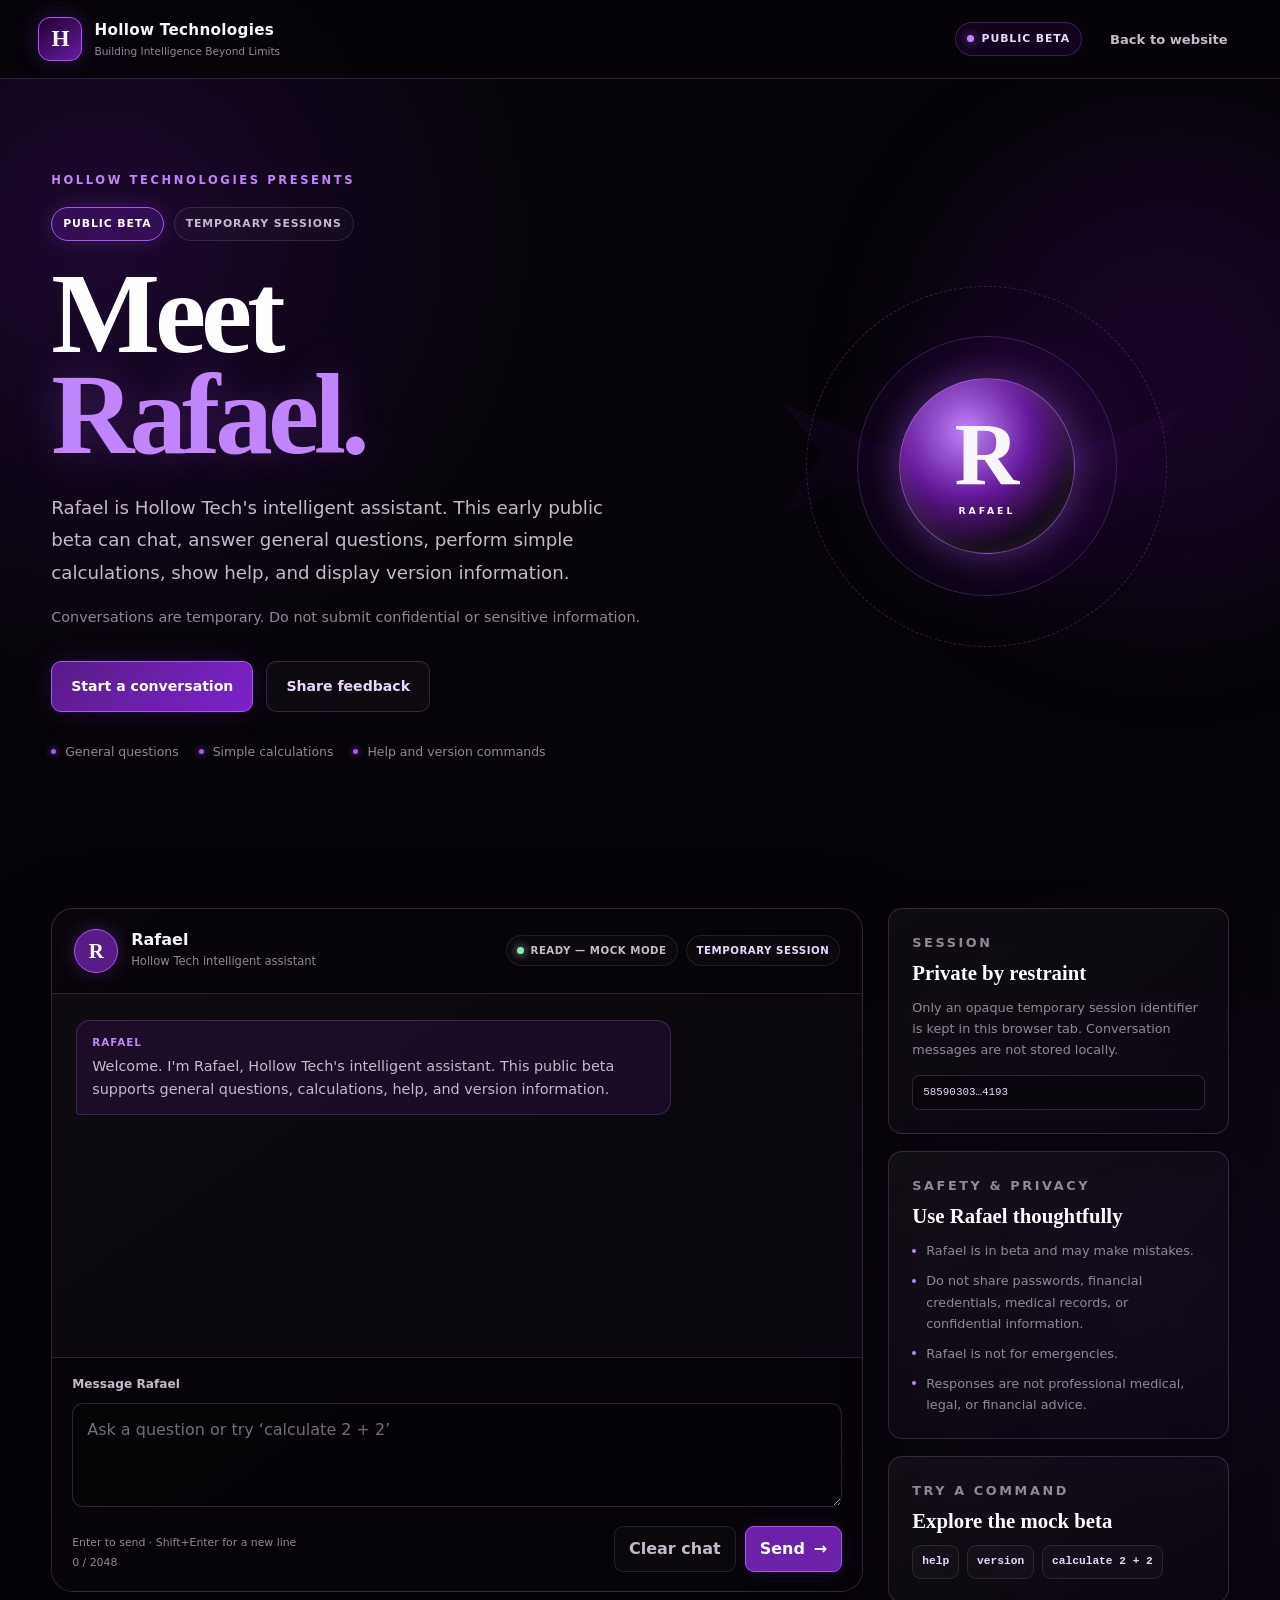
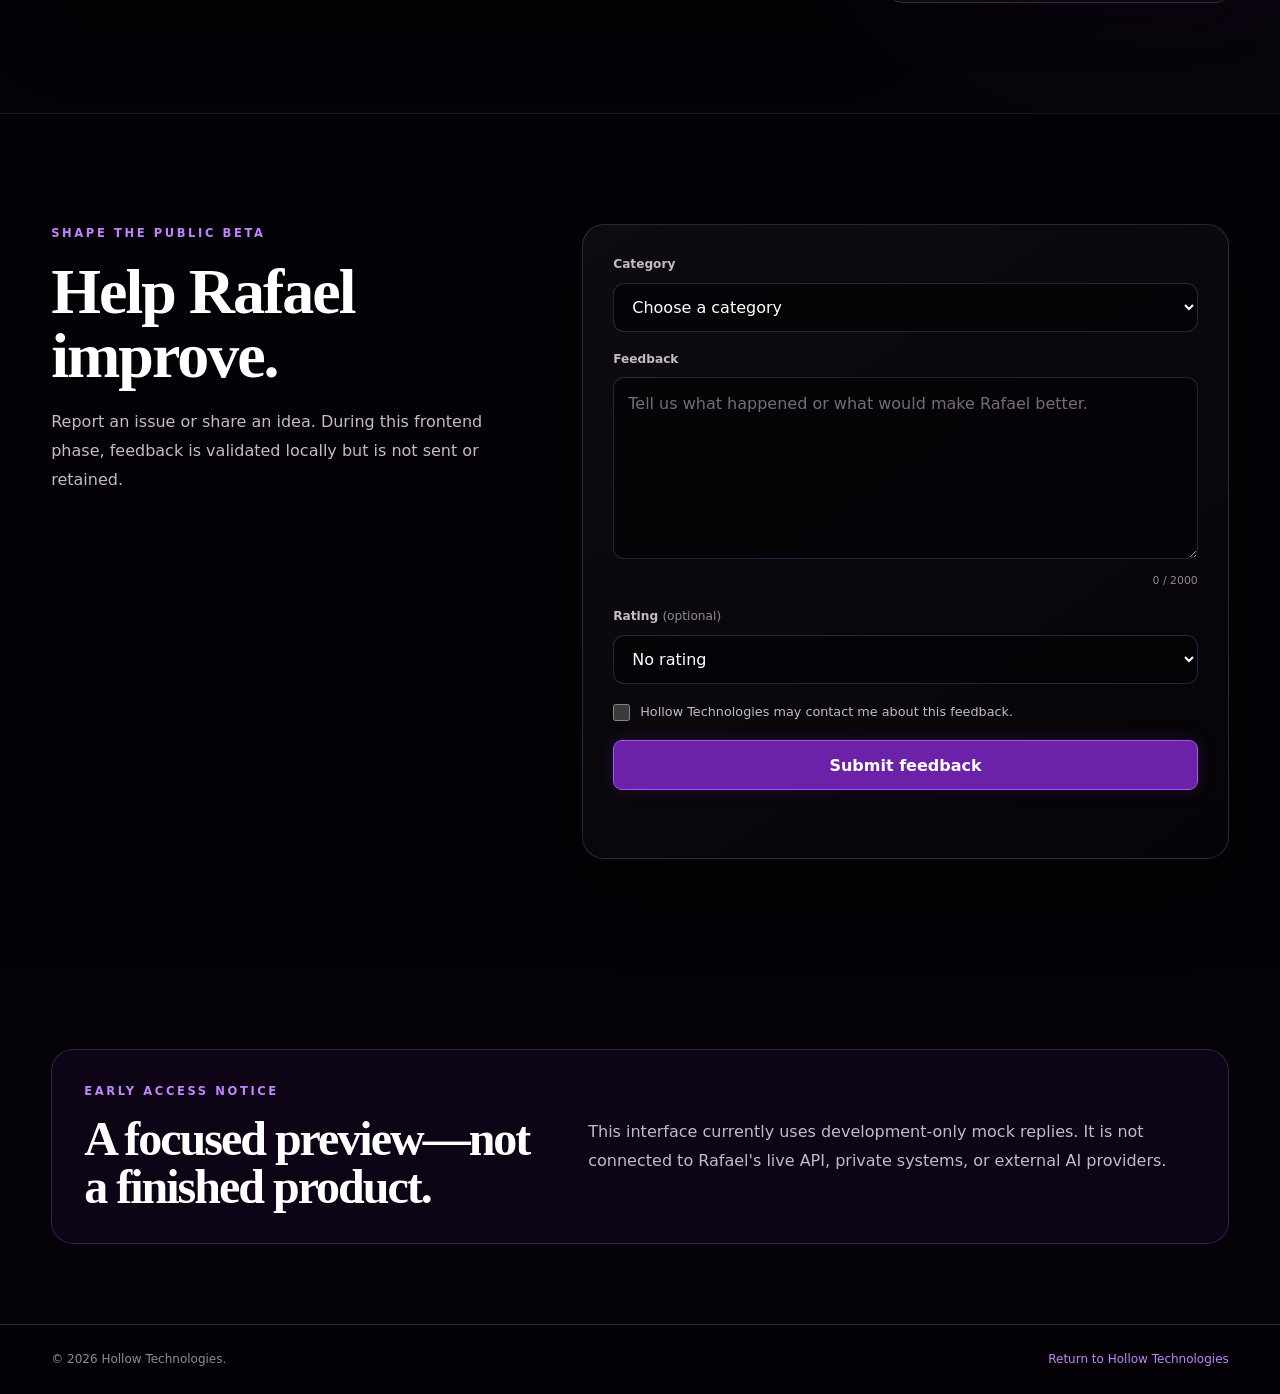
==== rafael.html @ 13c2e352 "Build Rafael public beta chat interface" ====
<!DOCTYPE html>
<html lang="en">

<head>
    <meta charset="UTF-8">
    <meta name="viewport" content="width=device-width, initial-scale=1.0">
    <meta
        name="description"
        content="Try Rafael, Hollow Technologies' intelligent assistant, in an early public beta with temporary chat sessions."
    >
    <meta name="robots" content="index, follow">
    <meta name="theme-color" content="#08050c">

    <title>Rafael Public Beta | Hollow Technologies</title>

    <link rel="icon" type="image/svg+xml" href="favicon.svg">
    <link rel="stylesheet" href="rafael.css">
</head>

<body>
    <a class="skip-link" href="#main-content">Skip to Rafael</a>

    <header class="beta-header">
        <nav class="beta-nav" aria-label="Rafael beta navigation">
            <a class="beta-brand" href="index.html" aria-label="Hollow Technologies home">
                <span class="beta-brand-symbol" aria-hidden="true">H</span>
                <span>
                    <strong>Hollow Technologies</strong>
                    <small>Building Intelligence Beyond Limits</small>
                </span>
            </a>

            <div class="beta-nav-actions">
                <span class="beta-nav-status">
                    <span aria-hidden="true"></span>
                    Public Beta
                </span>
                <a class="back-link" href="index.html">Back to website</a>
            </div>
        </nav>
    </header>

    <main id="main-content">
        <section class="beta-hero" aria-labelledby="rafael-title">
            <div class="beta-container beta-hero-grid">
                <div class="beta-hero-content">
                    <p class="eyebrow">Hollow Technologies presents</p>
                    <div class="beta-label-row">
                        <span class="public-beta-label">Public Beta</span>
                        <span class="temporary-label">Temporary sessions</span>
                    </div>

                    <h1 id="rafael-title">Meet <span>Rafael.</span></h1>

                    <p class="beta-lede">
                        Rafael is Hollow Tech's intelligent assistant. This early public
                        beta can chat, answer general questions, perform simple
                        calculations, show help, and display version information.
                    </p>

                    <p class="beta-caution">
                        Conversations are temporary. Do not submit confidential or
                        sensitive information.
                    </p>

                    <div class="beta-actions">
                        <a class="primary-action" href="#chat">Start a conversation</a>
                        <a class="secondary-action" href="#feedback">Share feedback</a>
                    </div>

                    <ul class="capability-list" aria-label="Current Rafael beta capabilities">
                        <li>General questions</li>
                        <li>Simple calculations</li>
                        <li>Help and version commands</li>
                    </ul>
                </div>

                <div class="dragon-sigil" aria-hidden="true">
                    <span class="dragon-wing dragon-wing-left"></span>
                    <span class="dragon-wing dragon-wing-right"></span>
                    <div class="sigil-rings">
                        <span>R</span>
                        <small>RAFAEL</small>
                    </div>
                </div>
            </div>
        </section>

        <section class="chat-section" id="chat" aria-labelledby="chat-title">
            <div class="beta-container chat-layout">
                <article class="chat-panel">
                    <header class="chat-header">
                        <div class="chat-identity">
                            <span class="rafael-avatar" aria-hidden="true">R</span>
                            <div>
                                <h2 id="chat-title">Rafael</h2>
                                <p>Hollow Tech intelligent assistant</p>
                            </div>
                        </div>

                        <div class="chat-header-meta">
                            <div
                                class="connection-status"
                                id="connection-status"
                                data-state="connecting"
                                role="status"
                                aria-live="polite"
                            >
                                <span class="status-light" aria-hidden="true"></span>
                                <span id="connection-status-text">Connecting</span>
                            </div>

                            <span class="session-indicator" title="Messages are not saved">
                                Temporary session
                            </span>
                        </div>
                    </header>

                    <div
                        class="chat-log"
                        id="chat-log"
                        role="log"
                        aria-live="polite"
                        aria-relevant="additions"
                        aria-label="Conversation with Rafael"
                        tabindex="0"
                    >
                        <article class="message message-rafael">
                            <span class="message-author">Rafael</span>
                            <p>
                                Welcome. I'm Rafael, Hollow Tech's intelligent assistant.
                                This public beta supports general questions, calculations,
                                help, and version information.
                            </p>
                        </article>
                    </div>

                    <div class="typing-indicator" id="typing-indicator" role="status" hidden>
                        <span class="visually-hidden">Rafael is typing</span>
                        <span aria-hidden="true"></span>
                        <span aria-hidden="true"></span>
                        <span aria-hidden="true"></span>
                    </div>

                    <p class="chat-error" id="chat-error" role="alert" aria-live="assertive" hidden></p>

                    <form class="chat-composer" id="chat-form" novalidate>
                        <label for="message-input">Message Rafael</label>
                        <textarea
                            id="message-input"
                            name="message"
                            rows="3"
                            maxlength="2048"
                            placeholder="Ask a question or try ‘calculate 2 + 2’"
                            aria-describedby="composer-help character-counter chat-error"
                            required
                        ></textarea>

                        <div class="composer-footer">
                            <div class="composer-guidance">
                                <span id="composer-help">Enter to send · Shift+Enter for a new line</span>
                                <span id="character-counter" aria-live="polite">0 / 2048</span>
                            </div>

                            <div class="composer-actions">
                                <button class="clear-button" id="clear-chat" type="button">
                                    Clear chat
                                </button>
                                <button class="send-button" id="send-message" type="submit">
                                    <span>Send</span>
                                    <span aria-hidden="true">→</span>
                                </button>
                            </div>
                        </div>
                    </form>
                </article>

                <aside class="beta-sidebar" aria-label="Rafael beta information">
                    <section class="info-card session-card" aria-labelledby="session-title">
                        <p class="card-kicker">Session</p>
                        <h2 id="session-title">Private by restraint</h2>
                        <p>
                            Only an opaque temporary session identifier is kept in this
                            browser tab. Conversation messages are not stored locally.
                        </p>
                        <span class="session-value" id="session-display">Preparing session…</span>
                    </section>

                    <section class="info-card safety-card" aria-labelledby="safety-title">
                        <p class="card-kicker">Safety &amp; privacy</p>
                        <h2 id="safety-title">Use Rafael thoughtfully</h2>
                        <ul>
                            <li>Rafael is in beta and may make mistakes.</li>
                            <li>Do not share passwords, financial credentials, medical records, or confidential information.</li>
                            <li>Rafael is not for emergencies.</li>
                            <li>Responses are not professional medical, legal, or financial advice.</li>
                        </ul>
                    </section>

                    <section class="info-card command-card" aria-labelledby="commands-title">
                        <p class="card-kicker">Try a command</p>
                        <h2 id="commands-title">Explore the mock beta</h2>
                        <div class="command-list">
                            <button type="button" data-prompt="help">help</button>
                            <button type="button" data-prompt="version">version</button>
                            <button type="button" data-prompt="calculate 2 + 2">calculate 2 + 2</button>
                        </div>
                    </section>
                </aside>
            </div>
        </section>

        <section class="feedback-section" id="feedback" aria-labelledby="feedback-title">
            <div class="beta-container feedback-grid">
                <div class="feedback-intro">
                    <p class="eyebrow">Shape the public beta</p>
                    <h2 id="feedback-title">Help Rafael improve.</h2>
                    <p>
                        Report an issue or share an idea. During this frontend phase,
                        feedback is validated locally but is not sent or retained.
                    </p>
                </div>

                <form class="feedback-form" id="feedback-form" novalidate>
                    <div class="field-group">
                        <label for="feedback-category">Category</label>
                        <select id="feedback-category" name="category" required>
                            <option value="">Choose a category</option>
                            <option value="bug">Bug</option>
                            <option value="incorrect_answer">Incorrect answer</option>
                            <option value="slow_response">Slow response</option>
                            <option value="usability">Usability</option>
                            <option value="feature_request">Feature request</option>
                            <option value="other">Other</option>
                        </select>
                    </div>

                    <div class="field-group">
                        <label for="feedback-message">Feedback</label>
                        <textarea
                            id="feedback-message"
                            name="feedback"
                            rows="6"
                            maxlength="2000"
                            placeholder="Tell us what happened or what would make Rafael better."
                            aria-describedby="feedback-counter"
                            required
                        ></textarea>
                        <span class="field-counter" id="feedback-counter">0 / 2000</span>
                    </div>

                    <div class="field-group">
                        <label for="feedback-rating">Rating <span>(optional)</span></label>
                        <select id="feedback-rating" name="rating">
                            <option value="">No rating</option>
                            <option value="5">5 — Excellent</option>
                            <option value="4">4 — Good</option>
                            <option value="3">3 — Fair</option>
                            <option value="2">2 — Poor</option>
                            <option value="1">1 — Very poor</option>
                        </select>
                    </div>

                    <label class="permission-field" for="contact-permission">
                        <input id="contact-permission" name="contact_permission" type="checkbox">
                        <span>Hollow Technologies may contact me about this feedback.</span>
                    </label>

                    <div class="field-group" id="feedback-contact-group" hidden>
                        <label for="feedback-contact">Contact detail <span>(optional)</span></label>
                        <input
                            id="feedback-contact"
                            name="contact"
                            type="text"
                            maxlength="254"
                            autocomplete="email"
                            placeholder="Email or preferred contact detail"
                            disabled
                        >
                    </div>

                    <button class="feedback-submit" id="feedback-submit" type="submit">
                        Submit feedback
                    </button>

                    <p class="feedback-status" id="feedback-status" role="status" aria-live="polite"></p>
                </form>
            </div>
        </section>

        <section class="beta-notice" aria-labelledby="notice-title">
            <div class="beta-container beta-notice-inner">
                <div>
                    <p class="card-kicker">Early access notice</p>
                    <h2 id="notice-title">A focused preview—not a finished product.</h2>
                </div>
                <p>
                    This interface currently uses development-only mock replies. It is
                    not connected to Rafael's live API, private systems, or external AI
                    providers.
                </p>
            </div>
        </section>

        <section class="dev-tools" id="dev-tools" aria-labelledby="dev-tools-title" hidden>
            <div class="beta-container">
                <h2 id="dev-tools-title">Development state preview</h2>
                <p>These controls are available only when this page is opened with <code>?dev=1</code>.</p>
                <div class="dev-tool-actions">
                    <button type="button" data-mock-state="network">Network failure</button>
                    <button type="button" data-mock-state="rate-limit">Rate limit</button>
                    <button type="button" data-mock-state="provider">Provider unavailable</button>
                    <button type="button" data-mock-state="session-expired">Session expired</button>
                    <button type="button" data-mock-state="ready">Ready</button>
                </div>
            </div>
        </section>
    </main>

    <footer class="beta-footer">
        <div class="beta-container beta-footer-inner">
            <p>© <span id="current-year"></span> Hollow Technologies.</p>
            <a href="index.html">Return to Hollow Technologies</a>
        </div>
    </footer>

    <noscript>
        <div class="noscript-notice">
            Rafael's chat requires JavaScript. You can still return to the
            <a href="index.html">Hollow Technologies website</a>.
        </div>
    </noscript>

    <script src="rafael-chat.js"></script>
</body>

</html>
---- rafael.css ----
:root {
  color-scheme: dark;
  --background: #050307;
  --surface: #0d0812;
  --surface-raised: #140b1c;
  --surface-soft: rgba(255, 255, 255, 0.035);
  --border: rgba(192, 132, 252, 0.22);
  --border-strong: rgba(192, 132, 252, 0.5);
  --violet: #a855f7;
  --violet-bright: #c084fc;
  --violet-pale: #ead7ff;
  --text: #f8f5fb;
  --text-soft: #c4bacb;
  --text-muted: #918799;
  --danger: #fb7185;
  --success: #86efac;
  --warning: #fbbf24;
  --header-height: 78px;
  --radius-large: 22px;
  --radius-medium: 14px;
  --shadow: 0 28px 80px rgba(0, 0, 0, 0.42);
}

* {
  box-sizing: border-box;
  margin: 0;
  padding: 0;
}

html {
  scroll-behavior: smooth;
  scroll-padding-top: calc(var(--header-height) + 24px);
}

body {
  min-width: 320px;
  overflow-x: hidden;
  color: var(--text);
  background:
    radial-gradient(circle at 8% 8%, rgba(126, 34, 206, 0.2), transparent 28rem),
    radial-gradient(circle at 92% 44%, rgba(88, 28, 135, 0.13), transparent 30rem),
    var(--background);
  font-family: Inter, ui-sans-serif, system-ui, -apple-system, BlinkMacSystemFont, "Segoe UI", sans-serif;
  line-height: 1.6;
}

body::before {
  position: fixed;
  inset: 0;
  z-index: -1;
  content: "";
  pointer-events: none;
  opacity: 0.24;
  background-image:
    linear-gradient(rgba(168, 85, 247, 0.025) 1px, transparent 1px),
    linear-gradient(90deg, rgba(168, 85, 247, 0.025) 1px, transparent 1px);
  background-size: 64px 64px;
  mask-image: linear-gradient(to bottom, black, transparent 72%);
}

a {
  color: inherit;
  text-decoration: none;
}

button,
input,
select,
textarea {
  font: inherit;
}

button,
select {
  cursor: pointer;
}

button:disabled,
input:disabled {
  cursor: not-allowed;
}

textarea {
  resize: vertical;
}

section {
  scroll-margin-top: calc(var(--header-height) + 24px);
}

.beta-container {
  width: min(1180px, 92%);
  margin-inline: auto;
}

.skip-link {
  position: fixed;
  top: 12px;
  left: 12px;
  z-index: 9999;
  padding: 11px 16px;
  border: 1px solid var(--violet-bright);
  border-radius: 9px;
  color: white;
  background: #581c87;
  font-weight: 800;
  transform: translateY(-160%);
  transition: transform 0.2s ease;
}

.skip-link:focus {
  transform: translateY(0);
}

:where(a, button, input, select, textarea, [tabindex]):focus-visible {
  outline: 3px solid var(--violet-bright);
  outline-offset: 4px;
}

.visually-hidden {
  position: absolute;
  width: 1px;
  height: 1px;
  padding: 0;
  overflow: hidden;
  clip: rect(0 0 0 0);
  white-space: nowrap;
  border: 0;
}

.beta-header {
  position: sticky;
  top: 0;
  z-index: 1000;
  min-height: var(--header-height);
  border-bottom: 1px solid var(--border);
  background: rgba(5, 3, 7, 0.9);
  backdrop-filter: blur(16px);
}

.beta-nav {
  width: min(1240px, 94%);
  min-height: var(--header-height);
  margin-inline: auto;
  display: flex;
  align-items: center;
  justify-content: space-between;
  gap: 28px;
}

.beta-brand {
  display: inline-flex;
  align-items: center;
  gap: 12px;
}

.beta-brand-symbol {
  width: 44px;
  height: 44px;
  flex: 0 0 auto;
  display: grid;
  place-items: center;
  border: 1px solid var(--violet);
  border-radius: 12px;
  background: linear-gradient(145deg, #210031, #681ca1);
  box-shadow: 0 0 22px rgba(168, 85, 247, 0.25);
  font-family: Georgia, serif;
  font-size: 1.45rem;
  font-weight: 800;
}

.beta-brand > span:last-child {
  display: flex;
  flex-direction: column;
}

.beta-brand strong {
  font-size: 0.95rem;
  letter-spacing: 0.3px;
}

.beta-brand small {
  color: var(--text-muted);
  font-size: 0.66rem;
}

.beta-nav-actions {
  display: flex;
  align-items: center;
  gap: 14px;
}

.beta-nav-status,
.temporary-label,
.public-beta-label,
.session-indicator {
  display: inline-flex;
  align-items: center;
  gap: 8px;
  border-radius: 999px;
  font-size: 0.68rem;
  font-weight: 800;
  letter-spacing: 0.9px;
  text-transform: uppercase;
}

.beta-nav-status {
  padding: 7px 11px;
  color: var(--violet-pale);
  border: 1px solid var(--border);
  background: rgba(126, 34, 206, 0.11);
}

.beta-nav-status > span {
  width: 7px;
  height: 7px;
  border-radius: 50%;
  background: var(--violet-bright);
  box-shadow: 0 0 10px var(--violet);
}

.back-link {
  padding: 9px 13px;
  color: var(--text-soft);
  border: 1px solid transparent;
  border-radius: 9px;
  font-size: 0.82rem;
  font-weight: 750;
  transition: color 0.2s ease, border-color 0.2s ease, background 0.2s ease;
}

.back-link:hover {
  color: white;
  border-color: var(--border);
  background: var(--surface-soft);
}

.beta-hero {
  position: relative;
  padding: 92px 0 74px;
  overflow: hidden;
}

.beta-hero::after {
  position: absolute;
  top: 9%;
  right: -7rem;
  width: 28rem;
  height: 28rem;
  z-index: -1;
  content: "";
  border-radius: 50%;
  background: rgba(126, 34, 206, 0.14);
  filter: blur(70px);
}

.beta-hero-grid {
  display: grid;
  grid-template-columns: minmax(0, 1.1fr) minmax(320px, 0.9fr);
  align-items: center;
  gap: clamp(48px, 8vw, 112px);
}

.eyebrow,
.card-kicker {
  color: var(--violet-bright);
  font-size: 0.72rem;
  font-weight: 850;
  letter-spacing: 2.6px;
  text-transform: uppercase;
}

.eyebrow {
  margin-bottom: 18px;
}

.beta-label-row {
  display: flex;
  flex-wrap: wrap;
  gap: 10px;
  margin-bottom: 22px;
}

.public-beta-label,
.temporary-label {
  padding: 7px 11px;
}

.public-beta-label {
  color: white;
  border: 1px solid var(--violet);
  background: rgba(126, 34, 206, 0.25);
  box-shadow: 0 0 20px rgba(168, 85, 247, 0.18);
}

.temporary-label {
  color: var(--text-soft);
  border: 1px solid rgba(255, 255, 255, 0.11);
  background: rgba(255, 255, 255, 0.025);
}

.beta-hero h1 {
  max-width: 780px;
  margin-bottom: 26px;
  color: white;
  font-family: Georgia, "Times New Roman", serif;
  font-size: clamp(4rem, 9vw, 7.6rem);
  line-height: 0.88;
  letter-spacing: -5px;
}

.beta-hero h1 span {
  display: block;
  color: var(--violet-bright);
  text-shadow: 0 0 44px rgba(168, 85, 247, 0.28);
}

.beta-lede {
  max-width: 720px;
  color: var(--text-soft);
  font-size: clamp(1rem, 2vw, 1.14rem);
  line-height: 1.8;
}

.beta-caution {
  max-width: 670px;
  margin-top: 16px;
  color: var(--text-muted);
  font-size: 0.9rem;
}

.beta-actions {
  display: flex;
  flex-wrap: wrap;
  gap: 13px;
  margin-top: 32px;
}

.primary-action,
.secondary-action {
  min-height: 50px;
  padding: 13px 19px;
  display: inline-flex;
  align-items: center;
  justify-content: center;
  border-radius: 10px;
  font-size: 0.88rem;
  font-weight: 800;
  transition: transform 0.2s ease, box-shadow 0.2s ease, border-color 0.2s ease;
}

.primary-action {
  color: white;
  border: 1px solid var(--violet);
  background: linear-gradient(135deg, #581c87, #7e22ce);
  box-shadow: 0 0 26px rgba(126, 34, 206, 0.22);
}

.secondary-action {
  color: var(--violet-pale);
  border: 1px solid var(--border);
  background: var(--surface-soft);
}

.primary-action:hover,
.secondary-action:hover {
  transform: translateY(-2px);
}

.capability-list {
  margin-top: 30px;
  display: flex;
  flex-wrap: wrap;
  gap: 10px 20px;
  color: var(--text-muted);
  list-style: none;
  font-size: 0.78rem;
}

.capability-list li {
  position: relative;
  padding-left: 14px;
}

.capability-list li::before {
  position: absolute;
  top: 0.62em;
  left: 0;
  width: 5px;
  height: 5px;
  content: "";
  border-radius: 50%;
  background: var(--violet);
  box-shadow: 0 0 7px var(--violet);
}

.dragon-sigil {
  position: relative;
  width: min(420px, 90%);
  aspect-ratio: 1;
  margin-inline: auto;
  display: grid;
  place-items: center;
}

.dragon-sigil::before,
.dragon-sigil::after {
  position: absolute;
  content: "";
  border-radius: 50%;
  border: 1px solid rgba(192, 132, 252, 0.24);
}

.dragon-sigil::before {
  inset: 7%;
  border-style: dashed;
  transform: rotate(12deg);
}

.dragon-sigil::after {
  inset: 19%;
  box-shadow: inset 0 0 50px rgba(126, 34, 206, 0.09);
}

.dragon-wing {
  position: absolute;
  top: 35%;
  width: 34%;
  height: 27%;
  opacity: 0.5;
  border: 1px solid rgba(192, 132, 252, 0.3);
  background: linear-gradient(145deg, rgba(126, 34, 206, 0.18), transparent);
}

.dragon-wing-left {
  left: 0;
  clip-path: polygon(100% 50%, 4% 0, 32% 45%, 0 100%);
}

.dragon-wing-right {
  right: 0;
  clip-path: polygon(0 50%, 96% 0, 68% 45%, 100% 100%);
}

.sigil-rings {
  position: relative;
  z-index: 2;
  width: 42%;
  aspect-ratio: 1;
  display: flex;
  flex-direction: column;
  align-items: center;
  justify-content: center;
  border: 1px solid var(--border-strong);
  border-radius: 50%;
  background: radial-gradient(circle at 38% 30%, #c084fc, #641998 40%, #120717 72%);
  box-shadow:
    0 0 40px rgba(168, 85, 247, 0.42),
    0 0 95px rgba(88, 28, 135, 0.32),
    inset 0 0 26px rgba(255, 255, 255, 0.1);
}

.sigil-rings span {
  font-family: Georgia, serif;
  font-size: clamp(3.4rem, 8vw, 5.6rem);
  font-weight: 800;
  line-height: 0.9;
}

.sigil-rings small {
  margin-top: 10px;
  font-size: 0.58rem;
  font-weight: 850;
  letter-spacing: 3px;
}

.chat-section {
  padding: 72px 0 110px;
}

.chat-layout {
  display: grid;
  grid-template-columns: minmax(0, 1.55fr) minmax(260px, 0.65fr);
  align-items: start;
  gap: 25px;
}

.chat-panel,
.info-card,
.feedback-form {
  border: 1px solid var(--border);
  background: linear-gradient(145deg, rgba(255, 255, 255, 0.042), rgba(255, 255, 255, 0.012));
  box-shadow: var(--shadow);
}

.chat-panel {
  height: min(76vh, 760px);
  min-height: 620px;
  overflow: hidden;
  display: grid;
  grid-template-rows: auto minmax(0, 1fr) auto auto auto;
  border-radius: var(--radius-large);
}

.chat-header {
  padding: 20px 22px;
  display: flex;
  align-items: center;
  justify-content: space-between;
  gap: 20px;
  border-bottom: 1px solid var(--border);
  background: rgba(5, 3, 7, 0.66);
}

.chat-identity {
  display: flex;
  align-items: center;
  gap: 13px;
}

.rafael-avatar {
  width: 44px;
  height: 44px;
  flex: 0 0 auto;
  display: grid;
  place-items: center;
  border: 1px solid var(--violet);
  border-radius: 50%;
  color: white;
  background: #581c87;
  box-shadow: 0 0 18px rgba(168, 85, 247, 0.3);
  font-family: Georgia, serif;
  font-size: 1.3rem;
  font-weight: 800;
}

.chat-identity h2 {
  font-size: 1rem;
  line-height: 1.2;
}

.chat-identity p {
  margin-top: 3px;
  color: var(--text-muted);
  font-size: 0.72rem;
}

.chat-header-meta {
  display: flex;
  align-items: center;
  justify-content: flex-end;
  flex-wrap: wrap;
  gap: 8px;
}

.connection-status,
.session-indicator {
  min-height: 30px;
  padding: 6px 10px;
  display: inline-flex;
  align-items: center;
  gap: 7px;
  border: 1px solid rgba(255, 255, 255, 0.09);
  border-radius: 999px;
  color: var(--text-soft);
  background: rgba(255, 255, 255, 0.025);
  font-size: 0.64rem;
  font-weight: 800;
  letter-spacing: 0.5px;
  text-transform: uppercase;
}

.status-light {
  width: 7px;
  height: 7px;
  border-radius: 50%;
  background: var(--warning);
  box-shadow: 0 0 8px currentColor;
}

.connection-status[data-state="ready"] .status-light {
  background: var(--success);
}

.connection-status[data-state="sending"] .status-light {
  background: var(--violet-bright);
}

.connection-status[data-state="error"] .status-light {
  background: var(--danger);
}

.session-indicator {
  color: var(--violet-pale);
}

.chat-log {
  min-width: 0;
  padding: 26px 24px;
  overflow-y: auto;
  overscroll-behavior: contain;
  scrollbar-color: #581c87 transparent;
}

.message {
  width: fit-content;
  max-width: min(78%, 680px);
  margin-bottom: 17px;
  padding: 13px 15px;
  border-radius: 14px;
  overflow-wrap: anywhere;
}

.message-author {
  display: block;
  margin-bottom: 5px;
  color: var(--violet-bright);
  font-size: 0.65rem;
  font-weight: 850;
  letter-spacing: 1px;
  text-transform: uppercase;
}

.message p {
  color: var(--text-soft);
  font-size: 0.9rem;
  white-space: pre-wrap;
}

.message-rafael {
  border: 1px solid var(--border);
  border-bottom-left-radius: 4px;
  background: rgba(126, 34, 206, 0.11);
}

.message-user {
  margin-left: auto;
  border: 1px solid rgba(255, 255, 255, 0.11);
  border-bottom-right-radius: 4px;
  background: rgba(255, 255, 255, 0.055);
}

.message-user .message-author {
  color: var(--text-muted);
}

.typing-indicator {
  min-height: 32px;
  padding: 4px 24px 10px;
  display: flex;
  align-items: center;
  gap: 5px;
}

.typing-indicator[hidden] {
  display: none;
}

.typing-indicator > span:not(.visually-hidden) {
  width: 6px;
  height: 6px;
  border-radius: 50%;
  background: var(--violet-bright);
  animation: typing-dot 1s ease-in-out infinite;
}

.typing-indicator > span:nth-child(3) {
  animation-delay: 0.12s;
}

.typing-indicator > span:nth-child(4) {
  animation-delay: 0.24s;
}

.chat-error {
  margin: 0 22px 12px;
  padding: 10px 12px;
  color: #fecdd3;
  border: 1px solid rgba(251, 113, 133, 0.3);
  border-radius: 9px;
  background: rgba(136, 19, 55, 0.18);
  font-size: 0.78rem;
}

.chat-error[hidden] {
  display: none;
}

.chat-composer {
  padding: 17px 20px 19px;
  border-top: 1px solid var(--border);
  background: rgba(5, 3, 7, 0.76);
}

.chat-composer > label,
.field-group > label {
  display: block;
  margin-bottom: 8px;
  color: var(--text-soft);
  font-size: 0.76rem;
  font-weight: 800;
}

.chat-composer textarea,
.field-group :where(input, select, textarea) {
  width: 100%;
  color: white;
  border: 1px solid rgba(192, 132, 252, 0.22);
  border-radius: 11px;
  outline: none;
  background: rgba(5, 3, 7, 0.74);
  transition: border-color 0.2s ease, box-shadow 0.2s ease;
}

.chat-composer textarea {
  min-height: 84px;
  max-height: 190px;
  padding: 13px 14px;
}

.chat-composer textarea:focus,
.field-group :where(input, select, textarea):focus {
  border-color: var(--violet);
  box-shadow: 0 0 0 3px rgba(168, 85, 247, 0.12);
}

::placeholder {
  color: #756b7c;
}

.composer-footer {
  margin-top: 11px;
  display: flex;
  align-items: flex-end;
  justify-content: space-between;
  gap: 15px;
}

.composer-guidance {
  min-width: 0;
  display: flex;
  flex-direction: column;
  gap: 3px;
  color: var(--text-muted);
  font-size: 0.68rem;
}

#character-counter[data-limit="near"] {
  color: var(--warning);
}

#character-counter[data-limit="reached"] {
  color: var(--danger);
}

.composer-actions {
  display: flex;
  align-items: center;
  gap: 9px;
}

.clear-button,
.send-button,
.feedback-submit,
.command-list button,
.dev-tool-actions button {
  min-height: 42px;
  padding: 9px 14px;
  border-radius: 9px;
  font-weight: 800;
  transition: transform 0.2s ease, border-color 0.2s ease, opacity 0.2s ease;
}

.clear-button,
.command-list button,
.dev-tool-actions button {
  color: var(--text-soft);
  border: 1px solid rgba(255, 255, 255, 0.1);
  background: rgba(255, 255, 255, 0.025);
}

.send-button,
.feedback-submit {
  color: white;
  border: 1px solid var(--violet);
  background: #6b21a8;
  box-shadow: 0 0 18px rgba(126, 34, 206, 0.2);
}

.send-button {
  min-width: 92px;
  display: inline-flex;
  align-items: center;
  justify-content: center;
  gap: 9px;
}

.clear-button:hover,
.send-button:hover,
.feedback-submit:hover,
.command-list button:hover,
.dev-tool-actions button:hover {
  transform: translateY(-1px);
  border-color: var(--violet-bright);
}

:where(.send-button, .feedback-submit):disabled {
  opacity: 0.52;
  transform: none;
}

.beta-sidebar {
  display: grid;
  gap: 17px;
}

.info-card {
  padding: 23px;
  border-radius: var(--radius-medium);
  box-shadow: 0 16px 45px rgba(0, 0, 0, 0.25);
}

.info-card h2 {
  margin: 8px 0 12px;
  color: white;
  font-family: Georgia, serif;
  font-size: 1.3rem;
  line-height: 1.15;
}

.info-card p,
.info-card li {
  color: var(--text-muted);
  font-size: 0.8rem;
  line-height: 1.65;
}

.session-value {
  max-width: 100%;
  margin-top: 15px;
  padding: 8px 10px;
  display: block;
  overflow: hidden;
  color: var(--violet-pale);
  border: 1px solid var(--border);
  border-radius: 8px;
  background: rgba(5, 3, 7, 0.5);
  font-family: ui-monospace, SFMono-Regular, Consolas, monospace;
  font-size: 0.68rem;
  text-overflow: ellipsis;
  white-space: nowrap;
}

.safety-card ul {
  display: grid;
  gap: 9px;
  list-style: none;
}

.safety-card li {
  position: relative;
  padding-left: 14px;
}

.safety-card li::before {
  position: absolute;
  top: 0.65em;
  left: 0;
  width: 4px;
  height: 4px;
  content: "";
  border-radius: 50%;
  background: var(--violet-bright);
}

.command-list {
  display: flex;
  flex-wrap: wrap;
  gap: 8px;
}

.command-list button {
  min-height: 34px;
  padding: 7px 9px;
  color: var(--violet-pale);
  font-family: ui-monospace, SFMono-Regular, Consolas, monospace;
  font-size: 0.7rem;
}

.feedback-section {
  padding: 110px 0;
  border-top: 1px solid rgba(192, 132, 252, 0.11);
  background: rgba(5, 3, 7, 0.52);
}

.feedback-grid {
  display: grid;
  grid-template-columns: minmax(0, 0.8fr) minmax(0, 1.2fr);
  align-items: start;
  gap: clamp(46px, 8vw, 100px);
}

.feedback-intro h2,
.beta-notice h2 {
  margin: 14px 0 20px;
  color: white;
  font-family: Georgia, serif;
  font-size: clamp(2.4rem, 5vw, 4.5rem);
  line-height: 1;
  letter-spacing: -2px;
}

.feedback-intro > p:last-child,
.beta-notice-inner > p {
  color: var(--text-soft);
  line-height: 1.8;
}

.feedback-form {
  padding: 30px;
  border-radius: var(--radius-large);
}

.field-group {
  margin-bottom: 18px;
}

.field-group label span {
  color: var(--text-muted);
  font-weight: 500;
}

.field-group :where(input, select, textarea) {
  padding: 13px 14px;
}

.field-group select option {
  color: white;
  background: #100817;
}

.field-counter {
  margin-top: 6px;
  display: block;
  color: var(--text-muted);
  text-align: right;
  font-size: 0.68rem;
}

.permission-field {
  margin-bottom: 18px;
  display: flex;
  align-items: flex-start;
  gap: 10px;
  color: var(--text-soft);
  font-size: 0.8rem;
  cursor: pointer;
}

.permission-field input {
  width: 17px;
  height: 17px;
  margin-top: 2px;
  accent-color: var(--violet);
}

.feedback-submit {
  width: 100%;
  min-height: 50px;
}

.feedback-status {
  min-height: 24px;
  margin-top: 14px;
  color: var(--text-muted);
  text-align: center;
  font-size: 0.78rem;
}

.feedback-status[data-status="success"] {
  color: var(--success);
}

.feedback-status[data-status="error"] {
  color: #fecdd3;
}

[aria-invalid="true"] {
  border-color: var(--danger) !important;
  box-shadow: 0 0 0 3px rgba(251, 113, 133, 0.12) !important;
}

.beta-notice {
  padding: 80px 0;
}

.beta-notice-inner {
  padding: 32px;
  display: grid;
  grid-template-columns: minmax(0, 0.85fr) minmax(0, 1.15fr);
  align-items: center;
  gap: 55px;
  border: 1px solid var(--border);
  border-radius: var(--radius-large);
  background: rgba(126, 34, 206, 0.075);
}

.beta-notice h2 {
  margin-bottom: 0;
  font-size: clamp(1.8rem, 4vw, 3rem);
}

.dev-tools {
  padding: 36px 0 80px;
}

.dev-tools h2 {
  font-size: 1.25rem;
}

.dev-tools p {
  margin: 7px 0 16px;
  color: var(--text-muted);
  font-size: 0.82rem;
}

.dev-tool-actions {
  display: flex;
  flex-wrap: wrap;
  gap: 9px;
}

.beta-footer {
  padding: 25px 0;
  border-top: 1px solid var(--border);
  background: rgba(5, 3, 7, 0.76);
}

.beta-footer-inner {
  display: flex;
  align-items: center;
  justify-content: space-between;
  gap: 20px;
  color: var(--text-muted);
  font-size: 0.75rem;
}

.beta-footer a {
  color: var(--violet-bright);
}

.noscript-notice {
  position: fixed;
  right: 16px;
  bottom: 16px;
  left: 16px;
  z-index: 2000;
  padding: 15px;
  color: white;
  border: 1px solid var(--danger);
  border-radius: 10px;
  background: #3f0b1b;
  text-align: center;
}

.noscript-notice a {
  text-decoration: underline;
}

@keyframes typing-dot {
  0%,
  100% {
    opacity: 0.35;
    transform: translateY(0);
  }

  50% {
    opacity: 1;
    transform: translateY(-3px);
  }
}

@media (max-width: 960px) {
  .beta-hero-grid,
  .chat-layout,
  .feedback-grid {
    grid-template-columns: 1fr;
  }

  .beta-hero-content {
    text-align: center;
  }

  .beta-label-row,
  .beta-actions,
  .capability-list {
    justify-content: center;
  }

  .beta-lede,
  .beta-caution {
    margin-inline: auto;
  }

  .dragon-sigil {
    width: min(360px, 78vw);
  }

  .chat-panel {
    height: min(78vh, 760px);
  }

  .beta-sidebar {
    grid-template-columns: repeat(3, minmax(0, 1fr));
  }
}

@media (max-width: 720px) {
  :root {
    --header-height: 72px;
  }

  .beta-brand small,
  .beta-nav-status {
    display: none;
  }

  .beta-nav {
    gap: 12px;
  }

  .back-link {
    padding-inline: 9px;
    font-size: 0.76rem;
  }

  .beta-hero {
    padding: 65px 0 46px;
  }

  .beta-hero h1 {
    font-size: clamp(3.6rem, 19vw, 6rem);
    letter-spacing: -3px;
  }

  .chat-section,
  .feedback-section {
    padding: 48px 0 78px;
  }

  .chat-panel {
    height: calc(100dvh - 32px);
    min-height: 590px;
  }

  .chat-header {
    align-items: flex-start;
    padding: 16px;
  }

  .chat-header-meta {
    max-width: 145px;
  }

  .session-indicator {
    display: none;
  }

  .chat-log {
    padding: 20px 15px;
  }

  .message {
    max-width: 88%;
  }

  .chat-composer {
    padding: 14px;
  }

  .composer-footer {
    align-items: stretch;
    flex-direction: column;
  }

  .composer-actions {
    width: 100%;
  }

  .clear-button,
  .send-button {
    flex: 1 1 0;
  }

  .beta-sidebar {
    grid-template-columns: 1fr;
  }

  .feedback-form {
    padding: 22px 18px;
  }

  .beta-notice {
    padding: 60px 0;
  }

  .beta-notice-inner {
    grid-template-columns: 1fr;
    gap: 22px;
    padding: 24px 20px;
  }
}

@media (max-width: 430px) {
  .beta-container {
    width: min(100% - 24px, 1180px);
  }

  .beta-brand-symbol {
    width: 39px;
    height: 39px;
  }

  .beta-brand strong {
    font-size: 0.82rem;
  }

  .back-link {
    max-width: 96px;
    text-align: center;
    line-height: 1.2;
  }

  .beta-hero h1 {
    font-size: clamp(3.2rem, 18vw, 4.7rem);
  }

  .primary-action,
  .secondary-action {
    width: 100%;
  }

  .dragon-sigil {
    width: min(300px, 86vw);
  }

  .chat-panel {
    min-height: 570px;
    border-radius: 16px;
  }

  .chat-header {
    gap: 10px;
  }

  .chat-identity p,
  .connection-status {
    font-size: 0.58rem;
  }

  .message {
    max-width: 94%;
    padding: 11px 12px;
  }

  .composer-guidance > span:first-child {
    display: none;
  }

  .beta-footer-inner {
    align-items: flex-start;
    flex-direction: column;
    gap: 8px;
  }
}

@media (prefers-reduced-motion: reduce) {
  html {
    scroll-behavior: auto;
  }

  *,
  *::before,
  *::after {
    scroll-behavior: auto !important;
    animation-duration: 0.01ms !important;
    animation-iteration-count: 1 !important;
    transition-duration: 0.01ms !important;
  }
}
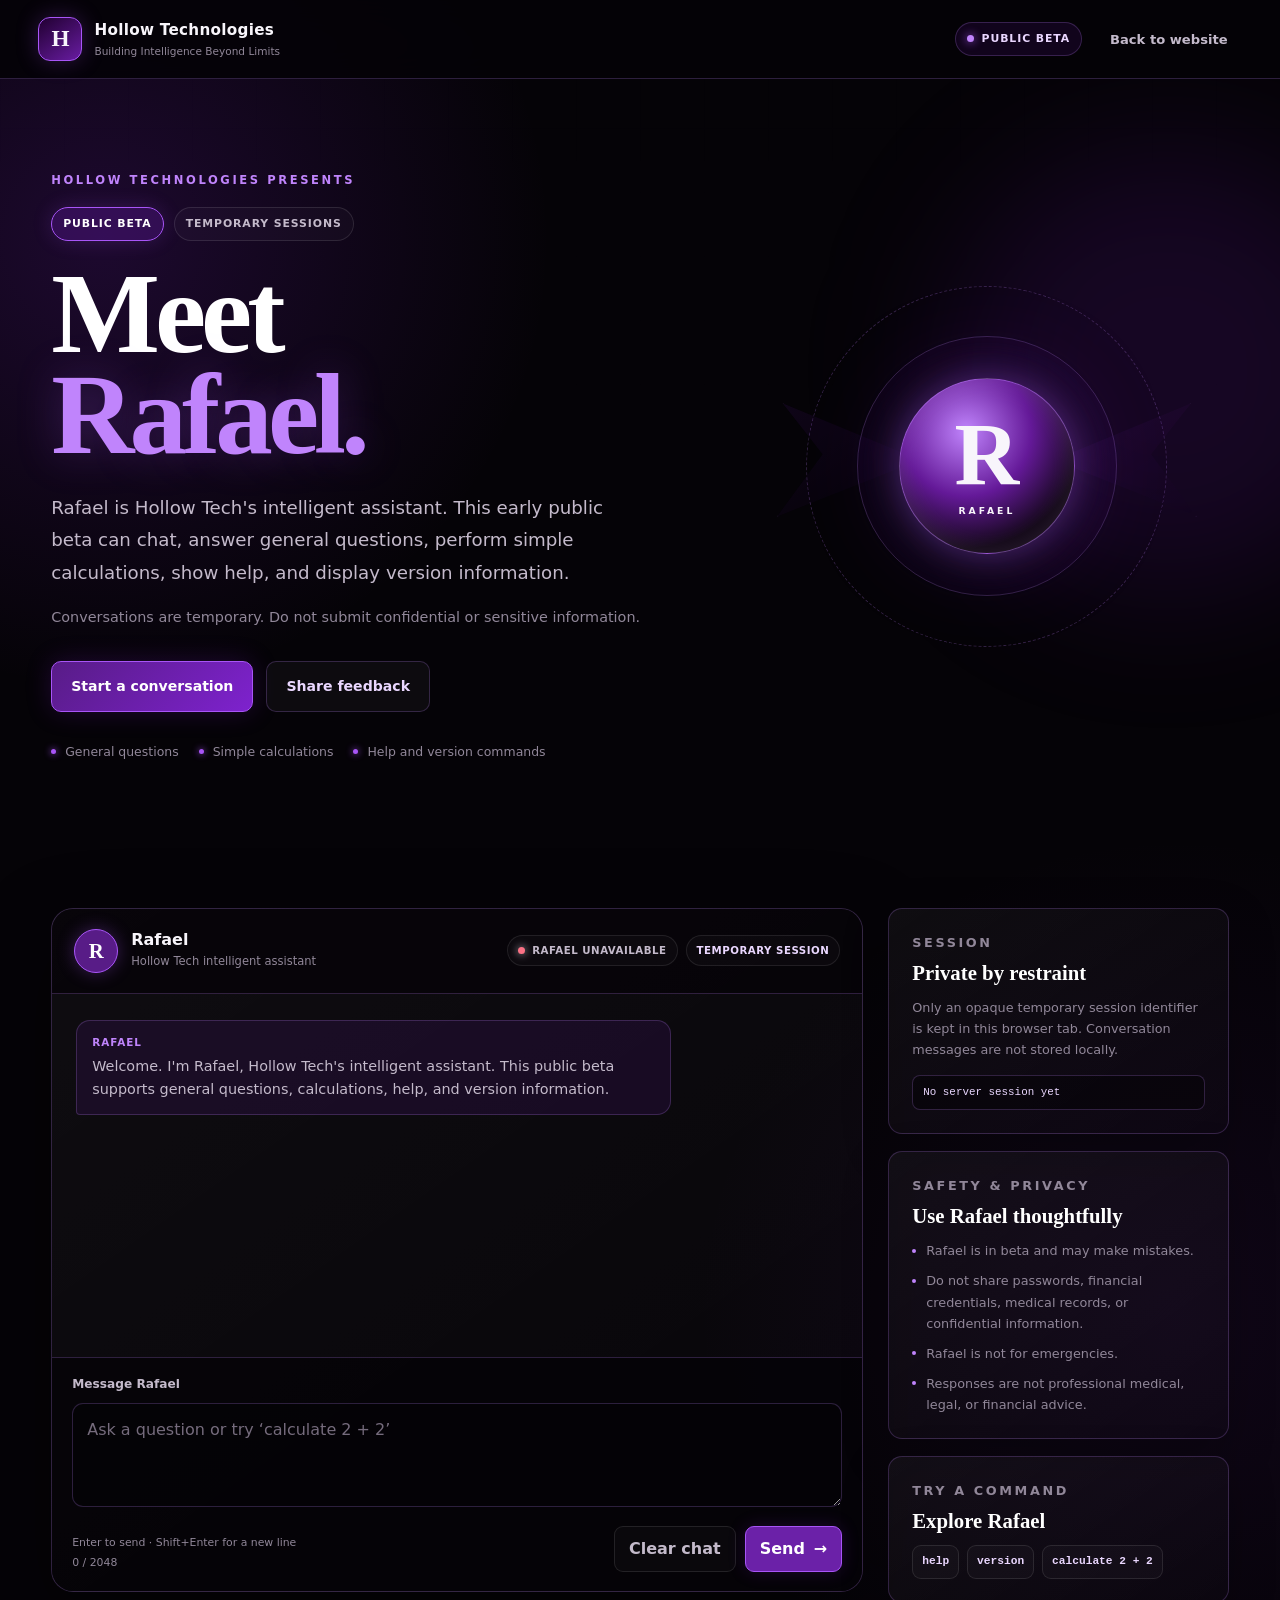
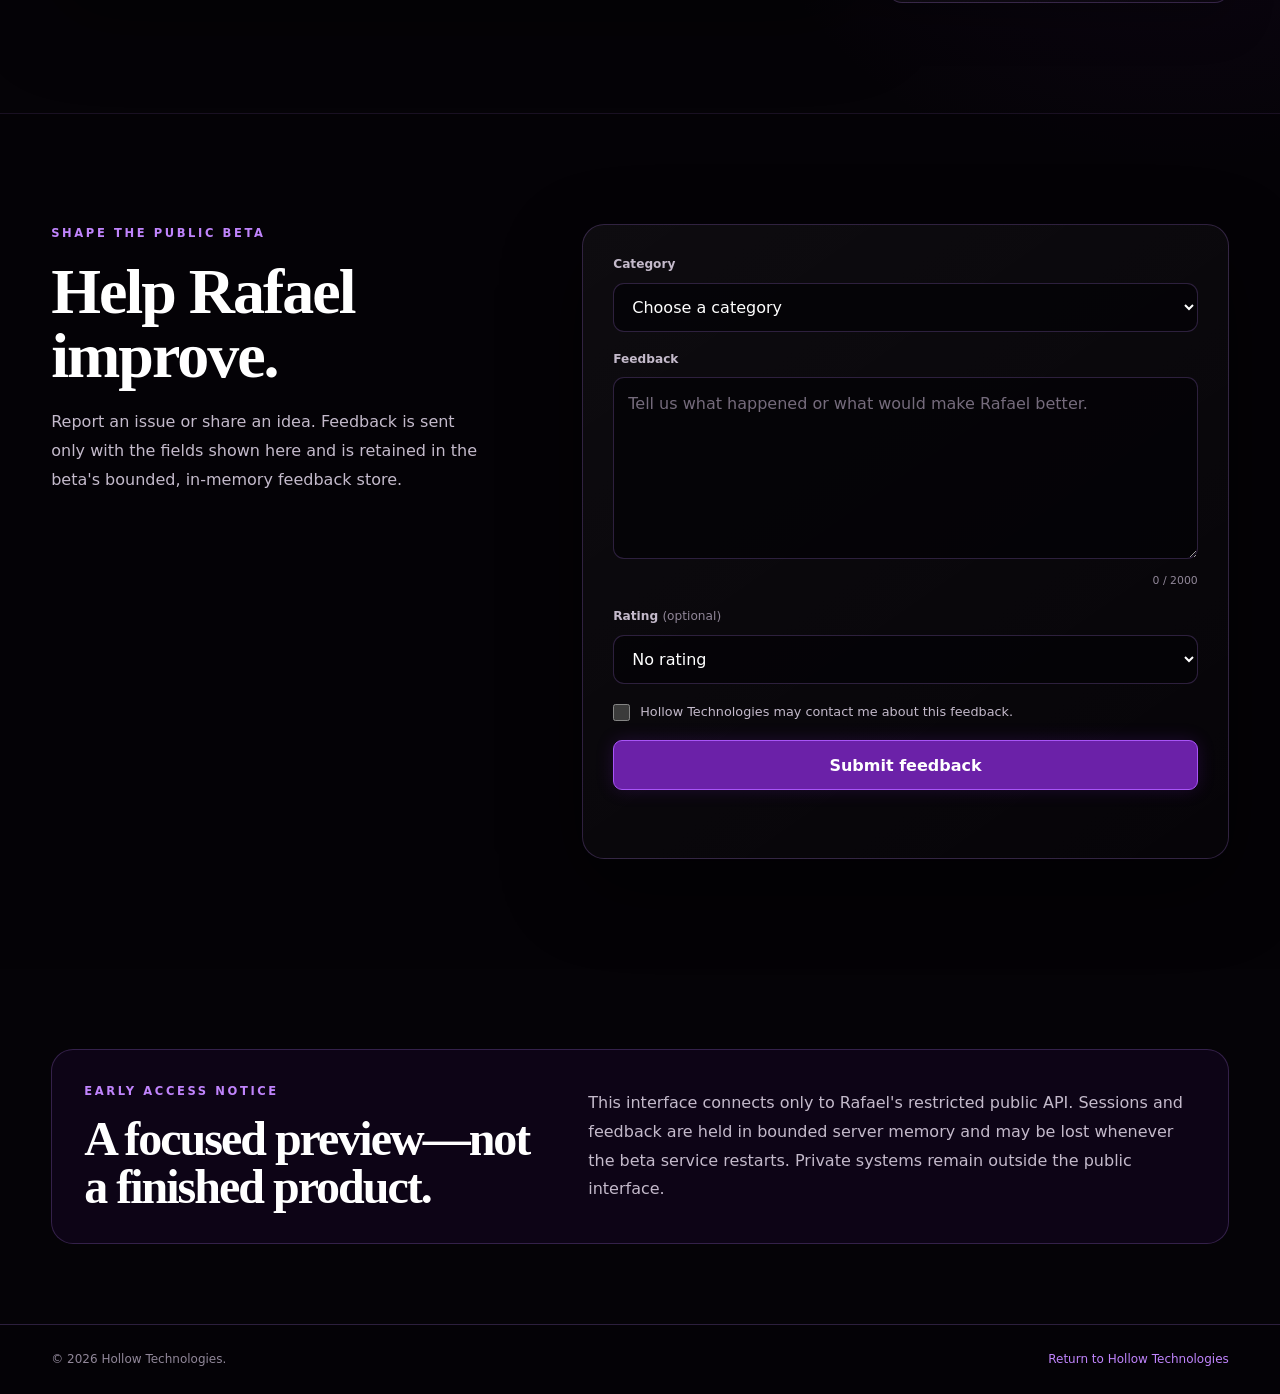
==== commit 5ad2b22b: "Connect Rafael website chat to public API" ====
--- a/rafael.html
+++ b/rafael.html
@@ -183,7 +183,7 @@
                             Only an opaque temporary session identifier is kept in this
                             browser tab. Conversation messages are not stored locally.
                         </p>
-                        <span class="session-value" id="session-display">Preparing session…</span>
+                        <span class="session-value" id="session-display">No server session yet</span>
                     </section>
 
                     <section class="info-card safety-card" aria-labelledby="safety-title">
@@ -199,7 +199,7 @@
 
                     <section class="info-card command-card" aria-labelledby="commands-title">
                         <p class="card-kicker">Try a command</p>
-                        <h2 id="commands-title">Explore the mock beta</h2>
+                        <h2 id="commands-title">Explore Rafael</h2>
                         <div class="command-list">
                             <button type="button" data-prompt="help">help</button>
                             <button type="button" data-prompt="version">version</button>
@@ -216,8 +216,9 @@
                     <p class="eyebrow">Shape the public beta</p>
                     <h2 id="feedback-title">Help Rafael improve.</h2>
                     <p>
-                        Report an issue or share an idea. During this frontend phase,
-                        feedback is validated locally but is not sent or retained.
+                        Report an issue or share an idea. Feedback is sent only with
+                        the fields shown here and is retained in the beta's bounded,
+                        in-memory feedback store.
                     </p>
                 </div>
 
@@ -295,9 +296,10 @@
                     <h2 id="notice-title">A focused preview—not a finished product.</h2>
                 </div>
                 <p>
-                    This interface currently uses development-only mock replies. It is
-                    not connected to Rafael's live API, private systems, or external AI
-                    providers.
+                    This interface connects only to Rafael's restricted public API.
+                    Sessions and feedback are held in bounded server memory and may be
+                    lost whenever the beta service restarts. Private systems remain
+                    outside the public interface.
                 </p>
             </div>
         </section>
@@ -305,7 +307,10 @@
         <section class="dev-tools" id="dev-tools" aria-labelledby="dev-tools-title" hidden>
             <div class="beta-container">
                 <h2 id="dev-tools-title">Development state preview</h2>
-                <p>These controls are available only when this page is opened with <code>?dev=1</code>.</p>
+                <p>
+                    These controls are available only with <code>?dev=1</code>.
+                    Add <code>&amp;mock=1</code> to use the visibly identified local mock adapter.
+                </p>
                 <div class="dev-tool-actions">
                     <button type="button" data-mock-state="network">Network failure</button>
                     <button type="button" data-mock-state="rate-limit">Rate limit</button>
@@ -331,6 +336,8 @@
         </div>
     </noscript>
 
+    <script src="rafael-config.js"></script>
+    <script src="rafael-api.js"></script>
     <script src="rafael-chat.js"></script>
 </body>
 
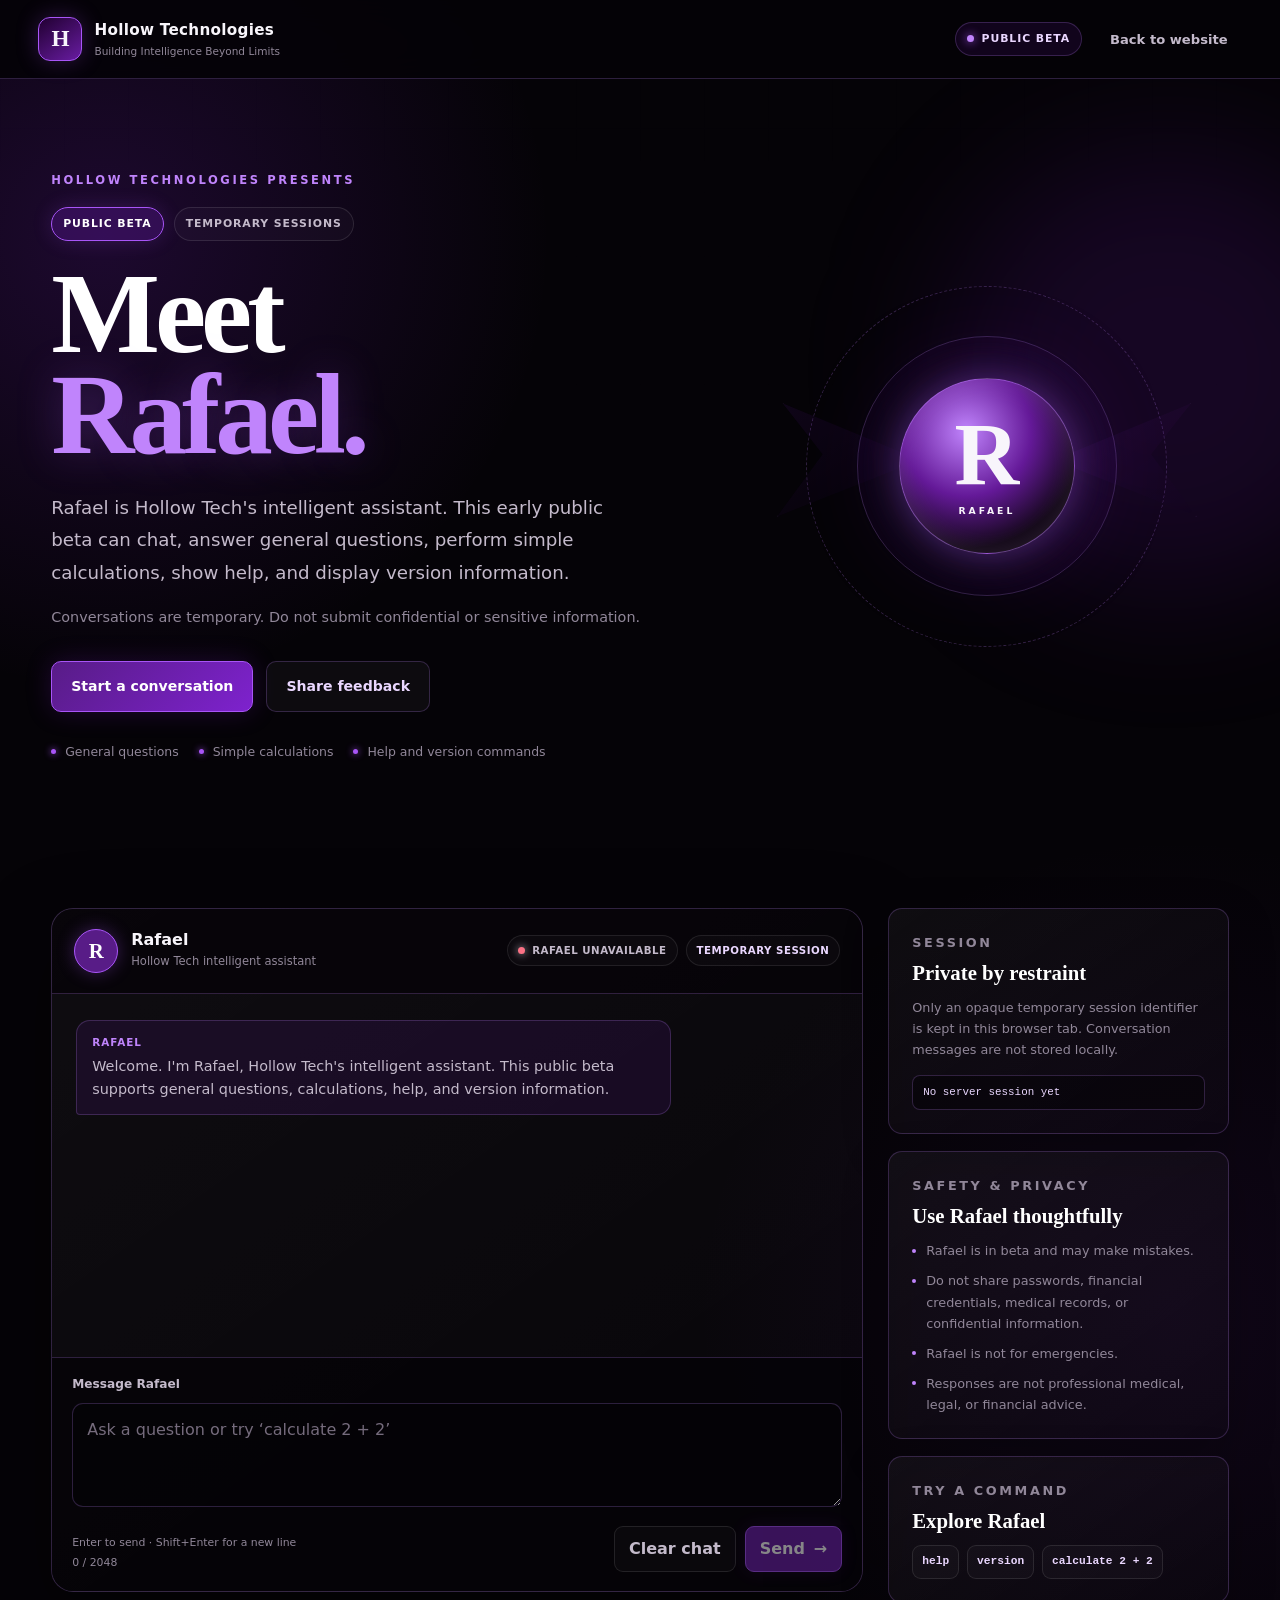
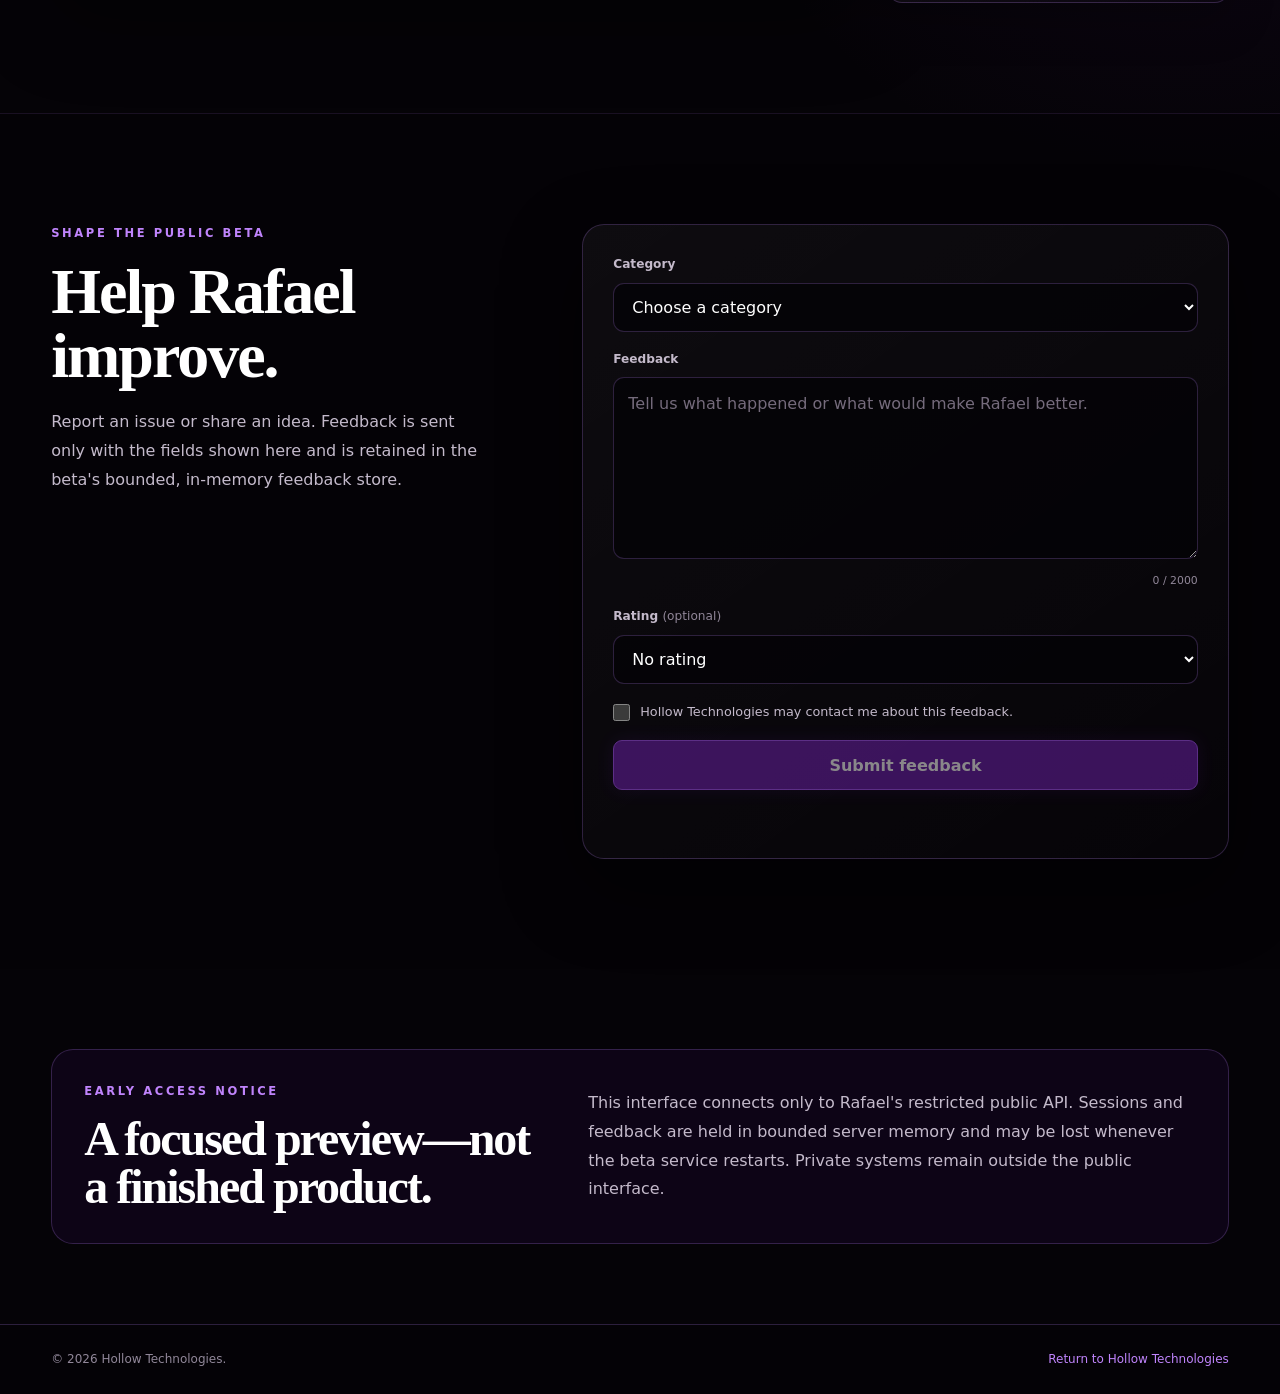
==== commit 062af957: "Prepare Hollow Tech frontend for production" ====
--- a/rafael.html
+++ b/rafael.html
@@ -10,6 +10,11 @@
     >
     <meta name="robots" content="index, follow">
     <meta name="theme-color" content="#08050c">
+    <meta
+        http-equiv="Content-Security-Policy"
+        content="default-src 'self'; base-uri 'self'; form-action 'self'; object-src 'none'; script-src 'self'; style-src 'self'; img-src 'self'; font-src 'self'; connect-src 'self' http://127.0.0.1:8000"
+    >
+    <meta name="referrer" content="no-referrer">
 
     <title>Rafael Public Beta | Hollow Technologies</title>
 
@@ -336,6 +341,7 @@
         </div>
     </noscript>
 
+    <script src="rafael-public-config.js"></script>
     <script src="rafael-config.js"></script>
     <script src="rafael-api.js"></script>
     <script src="rafael-chat.js"></script>
